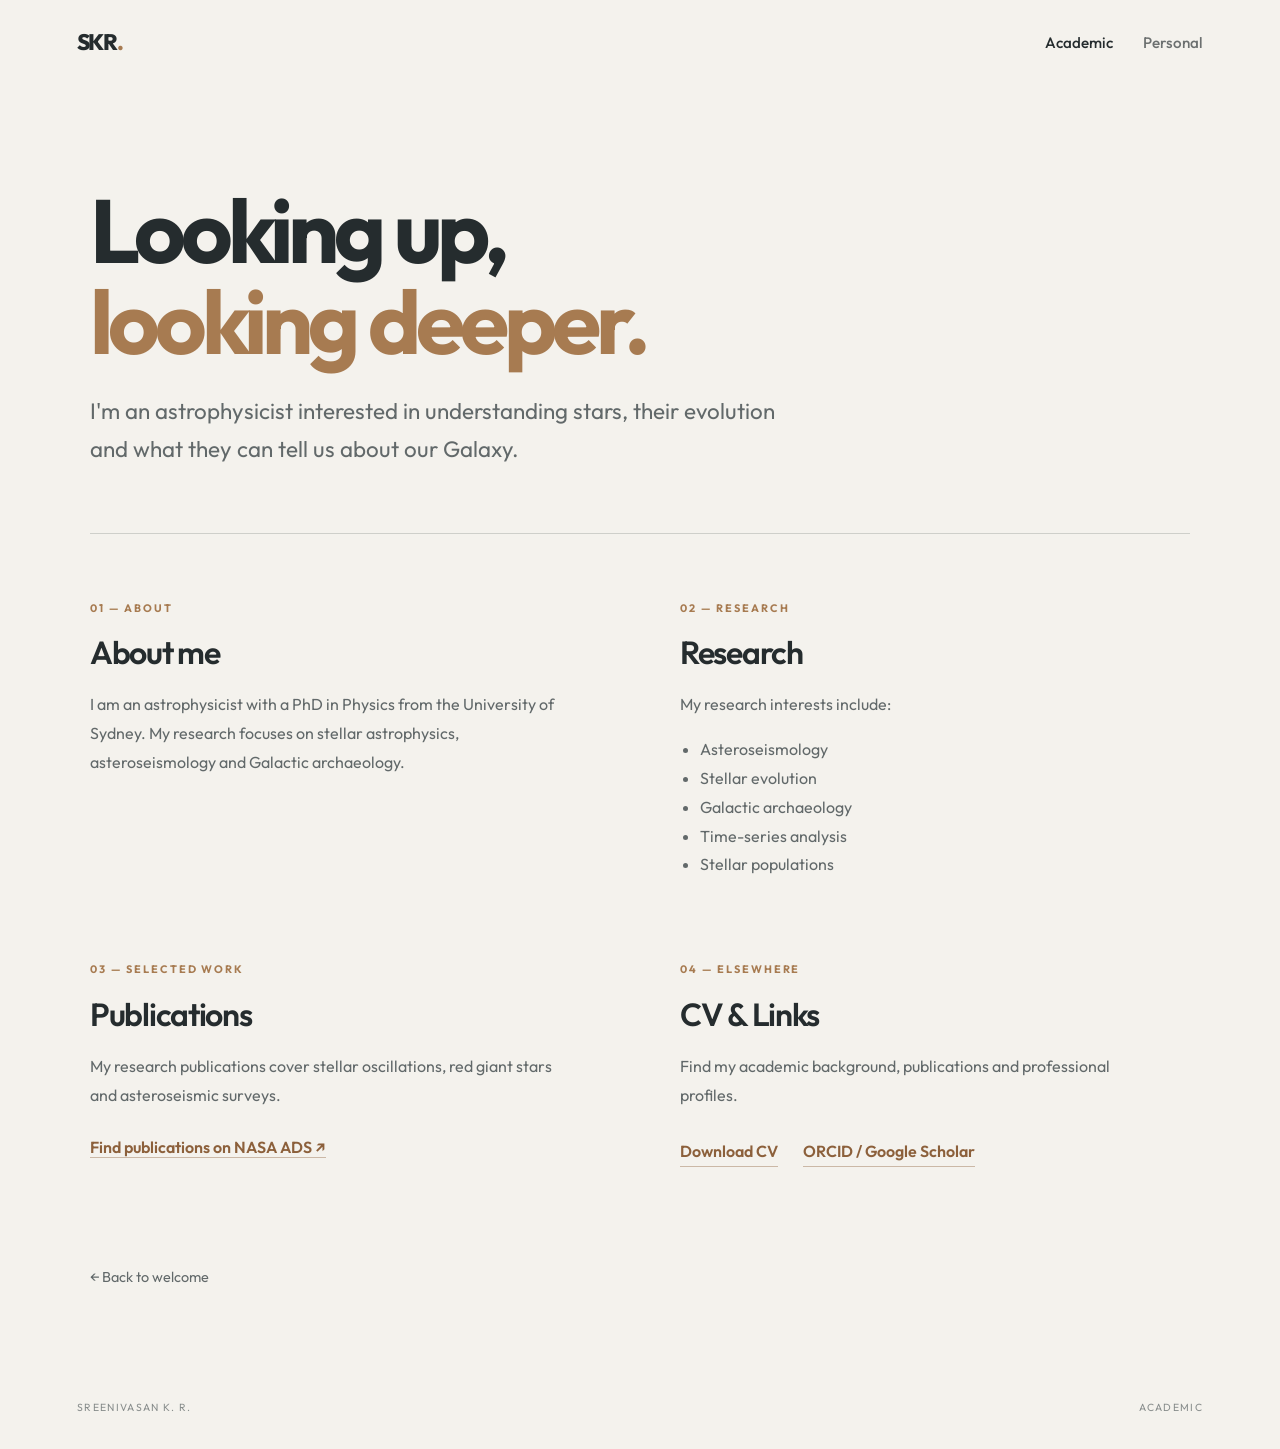
==== academic.html @ 4290a9e9 "Update academic.html" ====
<!DOCTYPE html>
<html lang="en">

<head>
    <meta charset="UTF-8">
    <meta name="viewport" content="width=device-width, initial-scale=1.0">

    <title>Academic — Sreenivasan K. R.</title>

    <link rel="preconnect" href="https://fonts.googleapis.com">
    <link rel="preconnect" href="https://fonts.gstatic.com" crossorigin>

    <link href="https://fonts.googleapis.com/css2?family=Outfit:wght@400;500;600;700;800&display=swap" rel="stylesheet">

    <link rel="stylesheet" href="style.css">

</head>

<body class="inner-page academic-page">

    <!-- Navigation -->

    <nav class="site-nav">

        <a class="wordmark" href="index.html">SKR<span>.</span></a>

        <div>
            <a href="academic.html" aria-current="page">Academic</a>
            <a href="hobbies.html">Personal</a>
        </div>

    </nav>


    <main class="inner-main">


        <h1>
            Looking up,<br>
            <em>looking deeper.</em>
        </h1>

        <p class="lead">
            I'm an astrophysicist interested in understanding
            stars, their evolution and what they can tell us
            about our Galaxy.
        </p>


        <div class="rule"></div>


        <!-- About -->

        <section class="content-grid">

            <article>

                <p class="eyebrow">01 — About</p>

                <h2>About me</h2>

                <p>
                    I am an astrophysicist with a PhD in Physics
                    from the University of Sydney.

                    My research focuses on stellar astrophysics,
                    asteroseismology and Galactic archaeology.
                </p>

            </article>


            <!-- Research -->

            <article>

                <p class="eyebrow">02 — Research</p>

                <h2>Research</h2>

                <p>
                    My research interests include:
                </p>

                <ul>
                    <li>Asteroseismology</li>
                    <li>Stellar evolution</li>
                    <li>Galactic archaeology</li>
                    <li>Time-series analysis</li>
                    <li>Stellar populations</li>
                </ul>

            </article>


            <!-- Publications -->

            <article>

                <p class="eyebrow">03 — Selected work</p>

                <h2>Publications</h2>

                <p>
                    My research publications cover stellar
                    oscillations, red giant stars and
                    asteroseismic surveys.
                </p>

                <a class="text-link"
                   href="https://ui.adsabs.harvard.edu/"
                   target="_blank">
                    Find publications on NASA ADS ↗
                </a>

            </article>


            <!-- CV -->

            <article>

                <p class="eyebrow">04 — Elsewhere</p>

                <h2>CV & Links</h2>

                <p>
                    Find my academic background,
                    publications and professional profiles.
                </p>

                <p class="link-row">

                    <a class="text-link" href="#">
                        Download CV
                    </a>

                    <a class="text-link" href="#">
                        ORCID / Google Scholar
                    </a>

                </p>

            </article>

        </section>


        <a class="back-link" href="index.html">
            ← Back to welcome
        </a>

    </main>


    <footer class="inner-footer">

        SREENIVASAN K. R.

        <span>ACADEMIC</span>

    </footer>

</body>
</html>
---- style.css ----
```css
/* =================================
   GENERAL SETTINGS
================================= */

* {
    box-sizing: border-box;
}

:root {
    --ink: #f5f3ee;
    --muted: rgba(245,243,238,.68);

    --serif: "Outfit", sans-serif;
    --sans: "Outfit", sans-serif;
}
html {
    min-height: 100%;
}

body {
    margin: 0;
    font-family: var(--sans);
}

a {
    color: inherit;
}


/* =================================
   WELCOME PAGE
================================= */

.landing {
    min-height: 100vh;
    color: var(--ink);

    background-image:
        linear-gradient(
            rgba(0, 0, 0, 0.30),
            rgba(0, 0, 0, 0.30)
        ),
        url("./webb.jpg");

    background-size: cover;
    background-position: center;
    background-repeat: no-repeat;
    background-attachment: fixed;
}

.welcome {
    max-width: 1500px;
    min-height: 100vh;
    margin: auto;
    padding: clamp(28px,5vw,72px);

    display: flex;
    flex-direction: column;
}


/* Welcome heading */

.welcome-heading {
    text-align: center;
    padding: 10px 0 34px;
}

.eyebrow {
    margin: 0 0 14px;

    font-size: .7rem;
    font-weight: 700;
    letter-spacing: .18em;
    text-transform: uppercase;
}

.welcome-heading .eyebrow {
    color: #c4a77d;
}

.welcome-heading h1 {
    margin: 0;

    font: 600 clamp(2.7rem,6vw,5.2rem)/1.05 var(--serif);

    letter-spacing: -.04em;
}

.welcome-heading h1 span {
    color: #c99f69;
}

.intro {
    margin: 16px 0 0;

    color: var(--muted);

    font-size: clamp(.95rem,1.5vw,1.1rem);
}


/* =================================
   ACADEMIC AND HOBBIES PANELS
================================= */

.choices {
    flex: 1;

    display: grid;
    grid-template-columns: 1fr 1fr;

    min-height: 470px;

    gap: 14px;
}

.choice {
    position: relative;
    isolation: isolate;
    overflow: hidden;

    display: flex;
    flex-direction: column;
    justify-content: space-between;

    min-height: 440px;

    padding: clamp(25px,4vw,54px);

    text-decoration: none;

    border: 1px solid rgba(255,255,255,.14);

    transition: transform .35s ease,
                border-color .35s ease;
}

.choice:hover {
    transform: translateY(-5px);

    border-color: rgba(255,255,255,.5);
}


/* =================================
   ACADEMIC BACKGROUND
================================= */

.academic-choice {

    background-image:
        linear-gradient(
            rgba(0, 0, 0, 0.25),
            rgba(0, 0, 0, 0.45)
        ),
        url("./milkyway.jpeg");

    background-size: cover;
    background-position: center;
    background-repeat: no-repeat;

}


/* Academic heading */

.academic-title {

    position: absolute;

    top: 35px;
    left: 40px;

    margin: 0;

    font-family: var(--serif);
    font-size: 2.5rem;
    font-weight: 500;

    color: white;

    z-index: 2;

}


/* Remove decorative orbits */

.academic-choice .orbit {
    display: none;
}


/* =================================
   HOBBIES BACKGROUND
================================= */

.hobbies-choice {
    background-image:
        linear-gradient(rgba(0, 0, 0, 0.15), rgba(0, 0, 0, 0.15)),
        url("./3capes.jpeg");

    background-size: cover, 300%auto;
    background-position: center, center;
    background-repeat: no-repeat, no-repeat;
    background-color: #142b3b;
}

/* Hobbies heading */

.hobbies-title {

    position: absolute;

    top: 35px;
    left: 40px;

    margin: 0;

    font-family: var(--serif);
    font-size: 2.5rem;
    font-weight: 500;

    color: white;

    z-index: 2;

}


/* =================================
   FOOTER
================================= */

.landing-footer {

    display: flex;
    justify-content: space-between;

    gap: 20px;

    padding-top: 25px;

    color: rgba(255,255,255,.42);

    font-size: .62rem;
    letter-spacing: .15em;

}


/* =================================
   INNER PAGES
================================= */

.inner-page {
    min-height: 100vh;
    color: #252c2e;
    background: #f4f2ed;
}

/* Navigation */

.site-nav {
    max-width: 1300px;
    margin: auto;
    padding: 28px 6vw;

    display: flex;
    justify-content: space-between;
    align-items: center;

    font-size: .95rem;
    font-weight: 500;
}

.wordmark {
    font-size: 1.4rem;
    font-weight: 800;
    text-decoration: none;
    letter-spacing: -.06em;
}

.wordmark span {
    color: #a77b51;
}

.site-nav div {
    display: flex;
    gap: 30px;
}

.site-nav div a {
    text-decoration: none;
    opacity: .65;
}

.site-nav div a:hover,
.site-nav div a[aria-current="page"] {
    opacity: 1;
}

/* Main content */

.inner-main {
    max-width: 1100px;
    margin: auto;
    padding: 75px 6vw 90px;
}

.inner-main > .eyebrow {
    color: #a77b51;
}

.inner-main > h1 {
    margin: 25px 0;

    font-size: clamp(3rem, 7vw, 6rem);
    line-height: 1.02;
    font-weight: 700;
    letter-spacing: -.055em;
}

.inner-main > h1 em {
    font-style: normal;
    color: #a77b51;
}

.lead {
    max-width: 700px;

    font-size: clamp(1.1rem, 2vw, 1.4rem);
    line-height: 1.7;
    color: #62696a;
}

.rule {
    height: 1px;
    background: rgba(37,44,46,.18);
    margin: 65px 0;
}

/* Content sections */

.content-grid {
    display: grid;
    grid-template-columns: 1fr 1fr;
    gap: 65px 80px;
}

.content-grid article {
    max-width: 470px;
}

.content-grid .eyebrow {
    color: #a77b51;
    font-size: .68rem;
}

.content-grid h2 {
    margin: 12px 0 18px;

    font-size: 2rem;
    font-weight: 600;
    letter-spacing: -.04em;
}

.content-grid p,
.content-grid li {
    font-size: 1rem;
    line-height: 1.8;
    color: #62696a;
}

.content-grid ul {
    padding-left: 20px;
}

/* Links */

.text-link {
    display: inline-block;
    margin-top: 12px;

    color: #8c603b;
    font-weight: 600;
    text-decoration: none;

    border-bottom: 1px solid rgba(140,96,59,.4);
}

.text-link:hover {
    color: #252c2e;
    border-color: #252c2e;
}

.link-row {
    display: flex;
    flex-wrap: wrap;
    gap: 25px;
}

/* Back link */

.back-link {
    display: inline-block;
    margin-top: 85px;

    color: #62696a;
    text-decoration: none;
    font-size: .9rem;
}

.back-link:hover {
    color: #252c2e;
}

/* Footer */

.inner-footer {
    max-width: 1300px;
    margin: auto;
    padding: 25px 6vw 35px;

    display: flex;
    justify-content: space-between;

    color: #888d8c;
    font-size: .65rem;
    letter-spacing: .13em;
}

/* Mobile layout */

@media (max-width: 700px) {

    .inner-main {
        padding-top: 50px;
    }

    .content-grid {
        grid-template-columns: 1fr;
        gap: 45px;
    }

    .site-nav {
        padding: 22px 6vw;
    }

    .site-nav div {
        gap: 18px;
    }

    .inner-footer {
        font-size: .55rem;
    }
}
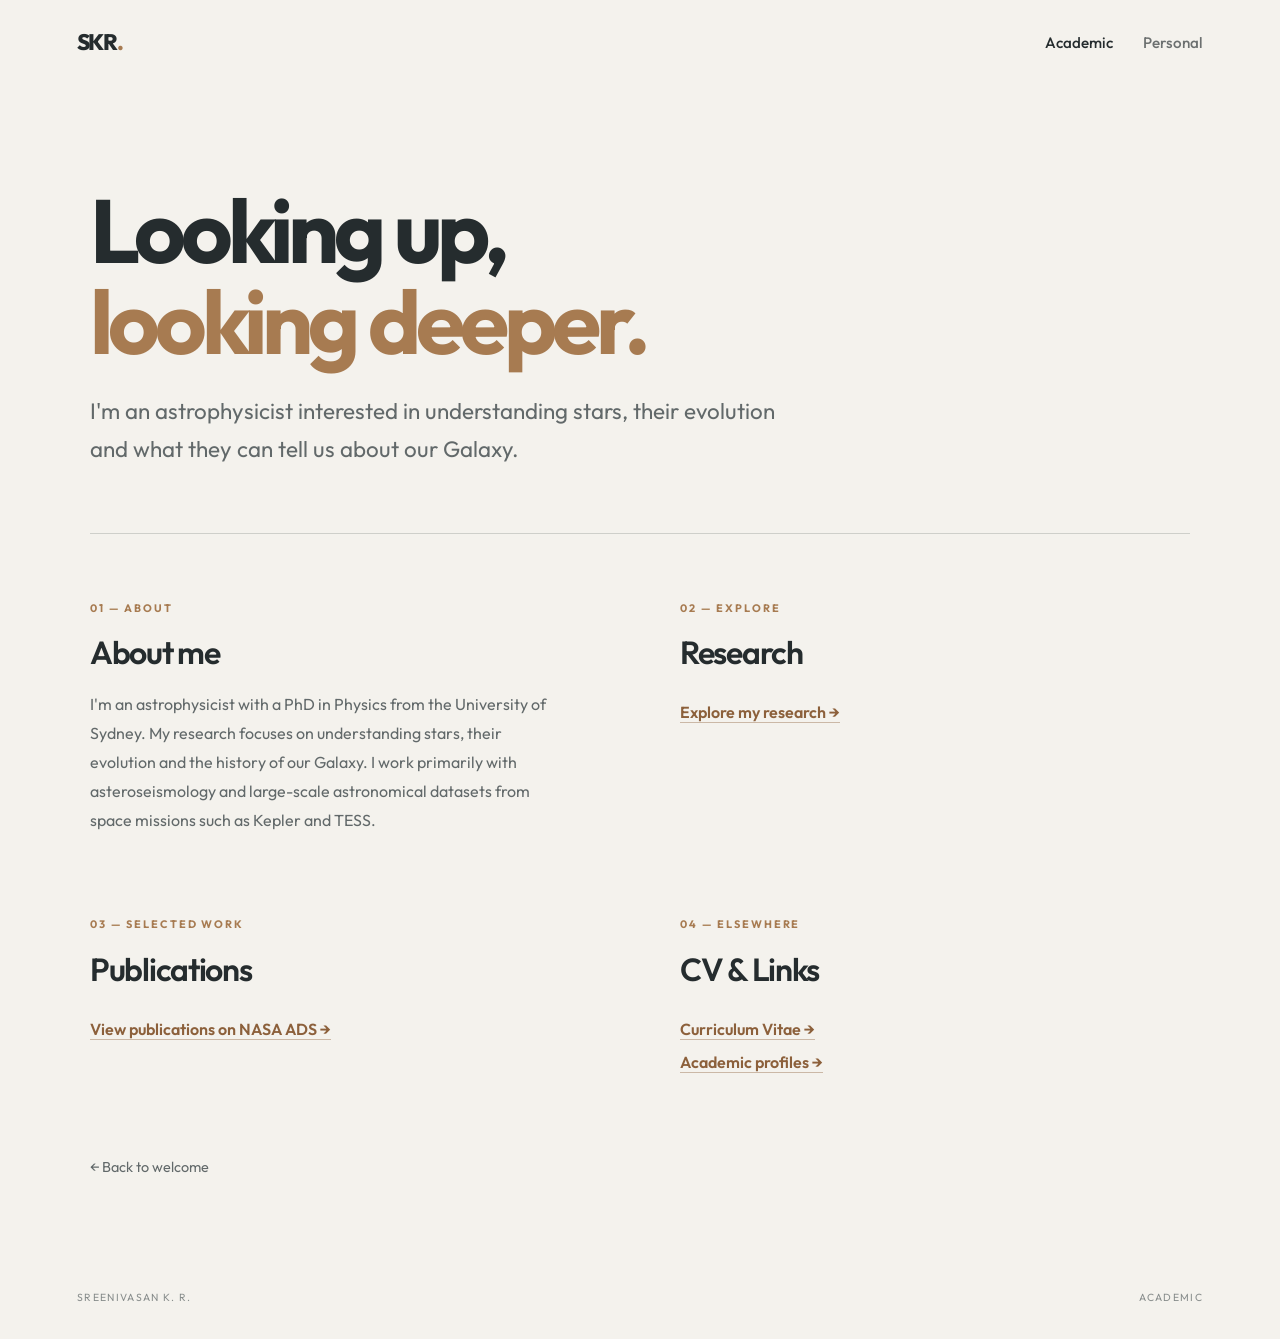
==== commit 0cf0aa6e: "Update academic.html" ====
--- a/academic.html
+++ b/academic.html
@@ -52,100 +52,78 @@
 
         <!-- About -->
 
-        <section class="content-grid">
+        <!-- About and navigation -->
 
-            <article>
+<section class="content-grid">
 
-                <p class="eyebrow">01 — About</p>
+    <!-- About me -->
 
-                <h2>About me</h2>
+    <article>
+        <p class="eyebrow">01 — About</p>
 
-                <p>
-                    I am an astrophysicist with a PhD in Physics
-                    from the University of Sydney.
+        <h2>About me</h2>
 
-                    My research focuses on stellar astrophysics,
-                    asteroseismology and Galactic archaeology.
-                </p>
+        <p>
+            I'm an astrophysicist with a PhD in Physics
+            from the University of Sydney. My research
+            focuses on understanding stars, their evolution
+            and the history of our Galaxy.
 
-            </article>
+            I work primarily with asteroseismology and
+            large-scale astronomical datasets from space
+            missions such as Kepler and TESS.
+        </p>
+    </article>
 
 
-            <!-- Research -->
+    <!-- Research -->
 
-            <article>
+    <article>
+        <p class="eyebrow">02 — Explore</p>
 
-                <p class="eyebrow">02 — Research</p>
+        <h2>Research</h2>
 
-                <h2>Research</h2>
-
-                <p>
-                    My research interests include:
-                </p>
-
-                <ul>
-                    <li>Asteroseismology</li>
-                    <li>Stellar evolution</li>
-                    <li>Galactic archaeology</li>
-                    <li>Time-series analysis</li>
-                    <li>Stellar populations</li>
-                </ul>
-
-            </article>
+        <a class="text-link" href="research.html">
+            Explore my research →
+        </a>
+    </article>
 
 
-            <!-- Publications -->
+    <!-- Publications -->
 
-            <article>
+    <article>
+        <p class="eyebrow">03 — Selected work</p>
 
-                <p class="eyebrow">03 — Selected work</p>
+        <h2>Publications</h2>
 
-                <h2>Publications</h2>
-
-                <p>
-                    My research publications cover stellar
-                    oscillations, red giant stars and
-                    asteroseismic surveys.
-                </p>
-
-                <a class="text-link"
-                   href="https://ui.adsabs.harvard.edu/"
-                   target="_blank">
-                    Find publications on NASA ADS ↗
-                </a>
-
-            </article>
+        <a class="text-link"
+           href="https://ui.adsabs.harvard.edu/"
+           target="_blank"
+           rel="noopener noreferrer">
+            View publications on NASA ADS →
+        </a>
+    </article>
 
 
-            <!-- CV -->
+    <!-- CV and links -->
 
-            <article>
+    <article>
+        <p class="eyebrow">04 — Elsewhere</p>
 
-                <p class="eyebrow">04 — Elsewhere</p>
+        <h2>CV & Links</h2>
 
-                <h2>CV & Links</h2>
+        <a class="text-link" href="#">
+            Curriculum Vitae →
+        </a>
 
-                <p>
-                    Find my academic background,
-                    publications and professional profiles.
-                </p>
+        <br>
 
-                <p class="link-row">
+        <a class="text-link" href="#">
+            Academic profiles →
+        </a>
+    </article>
 
-                    <a class="text-link" href="#">
-                        Download CV
-                    </a>
-
-                    <a class="text-link" href="#">
-                        ORCID / Google Scholar
-                    </a>
-
-                </p>
-
-            </article>
-
-        </section>
-
+</section>
 
         <a class="back-link" href="index.html">
             ← Back to welcome
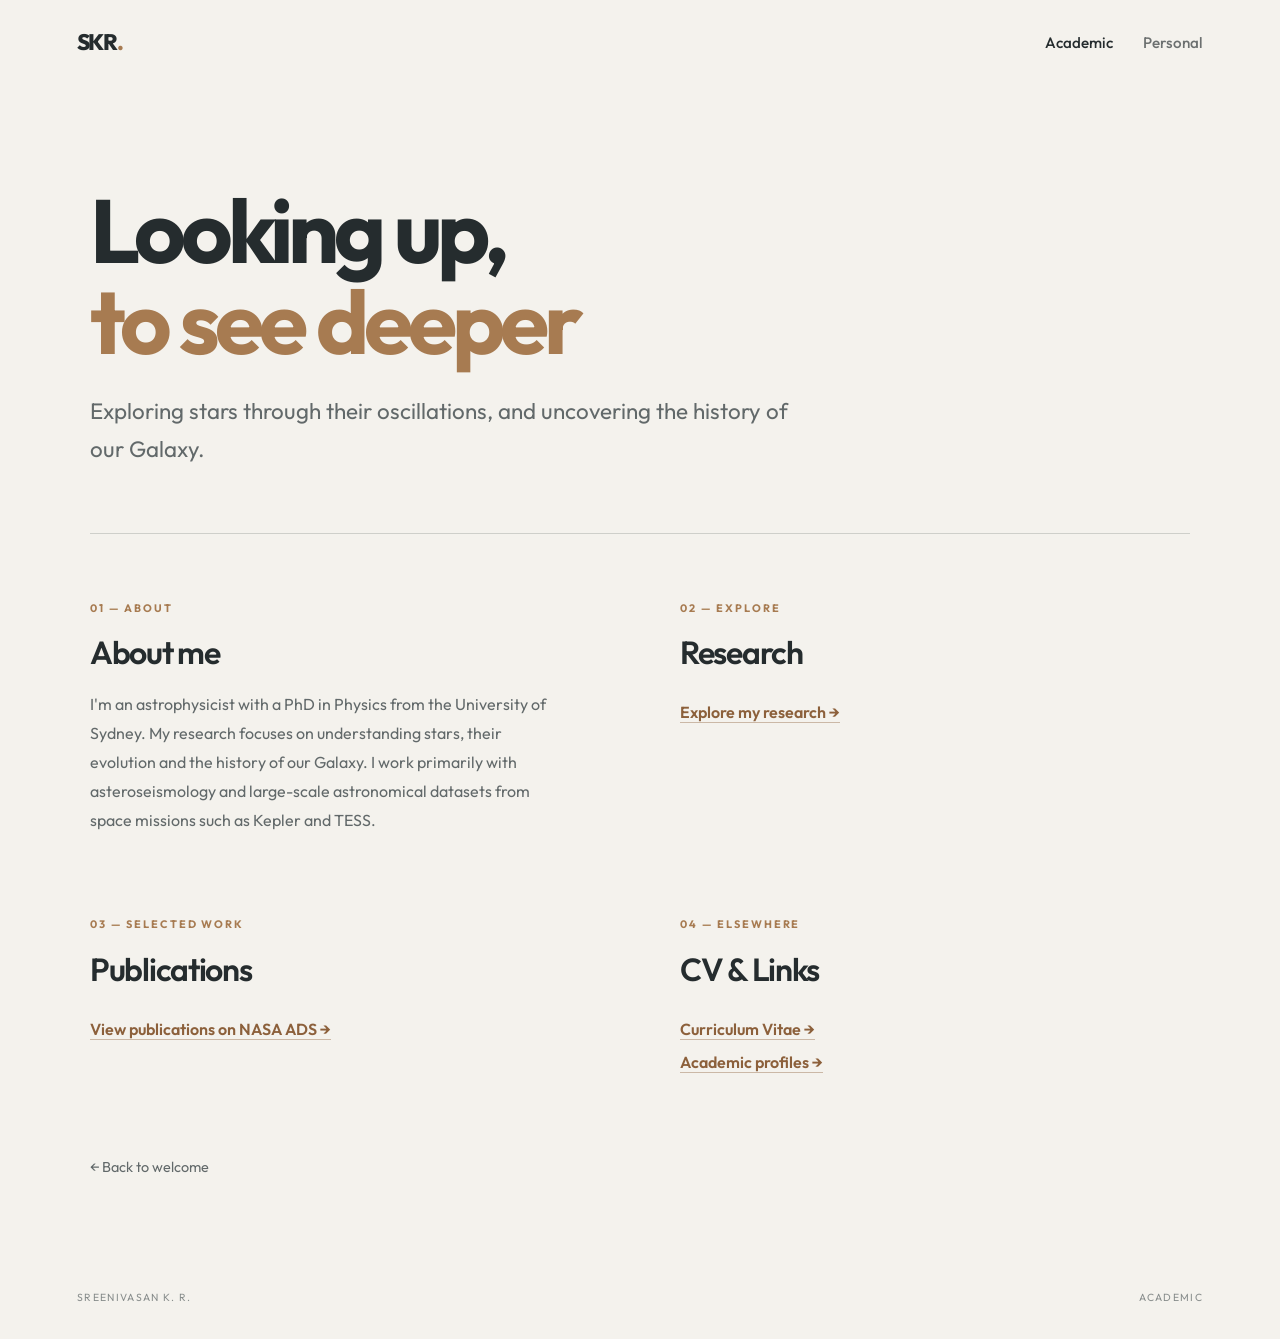
==== commit 0e6f41f3: "Update academic.html" ====
--- a/academic.html
+++ b/academic.html
@@ -37,13 +37,12 @@
 
         <h1>
             Looking up,<br>
-            <em>looking deeper.</em>
+            <em>to see deeper </em>
         </h1>
 
         <p class="lead">
-            I'm an astrophysicist interested in understanding
-            stars, their evolution and what they can tell us
-            about our Galaxy.
+            Exploring stars through their oscillations, and uncovering
+            the history of our Galaxy.
         </p>
 
 
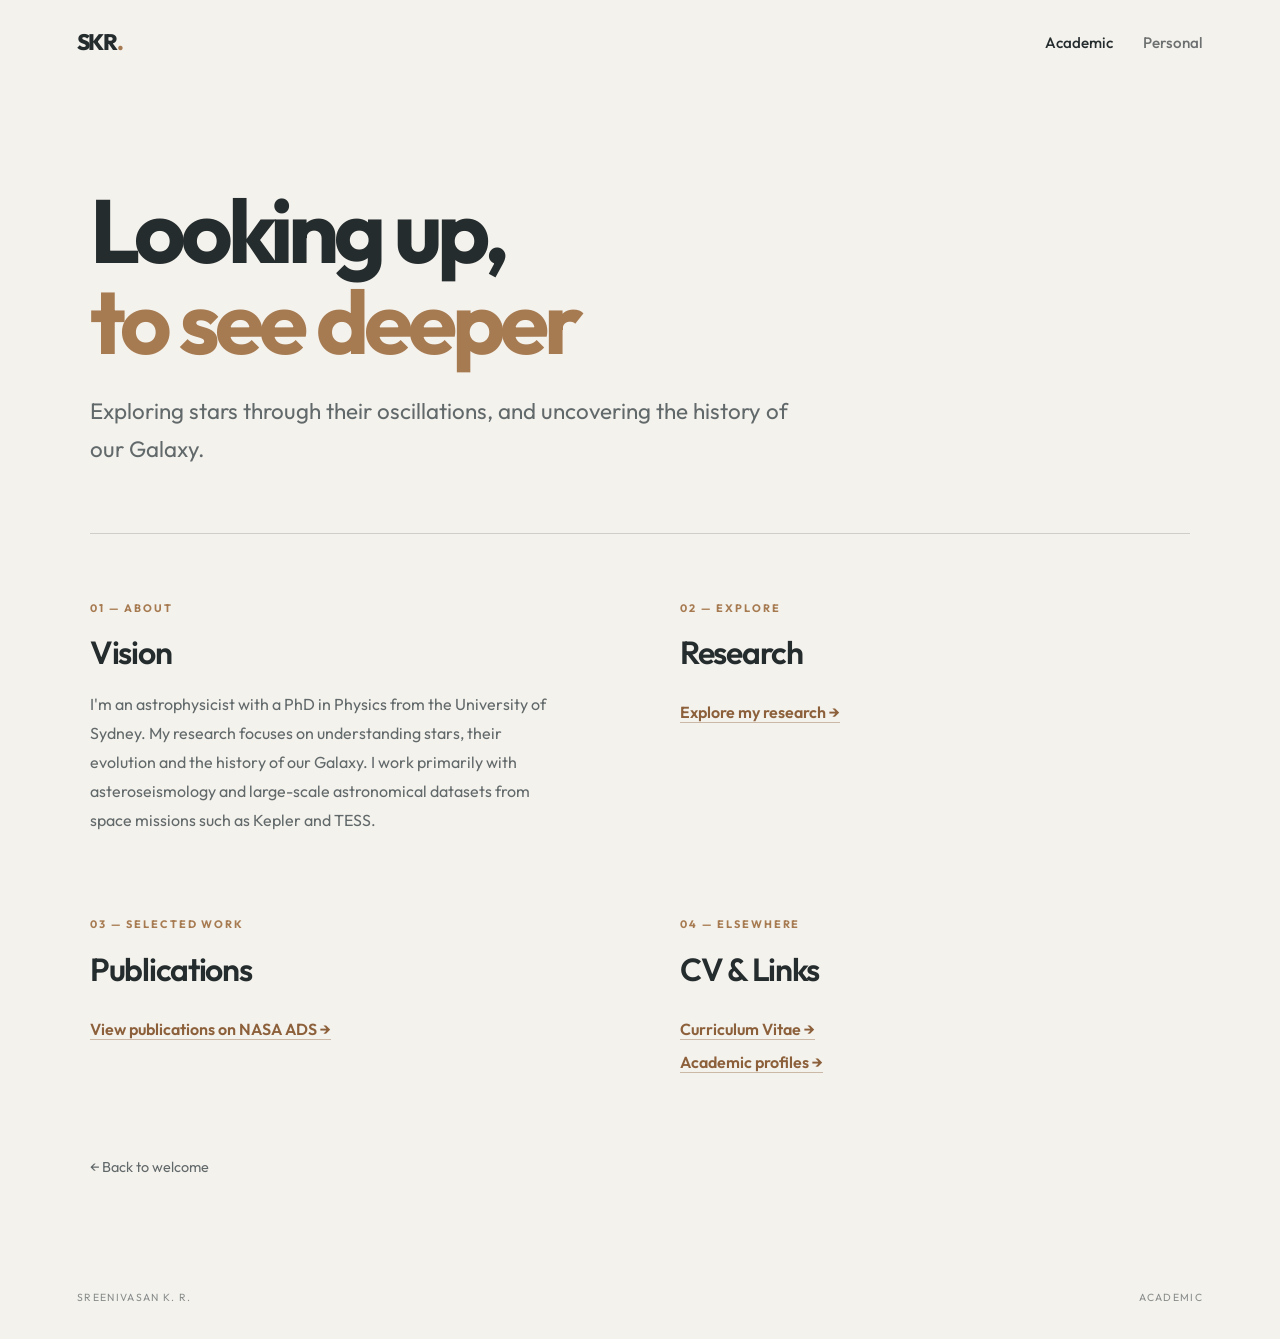
==== commit 5f0c61b4: "Update academic.html" ====
--- a/academic.html
+++ b/academic.html
@@ -60,7 +60,7 @@
     <article>
         <p class="eyebrow">01 — About</p>
 
-        <h2>About me</h2>
+        <h2>Vision</h2>
 
         <p>
             I'm an astrophysicist with a PhD in Physics
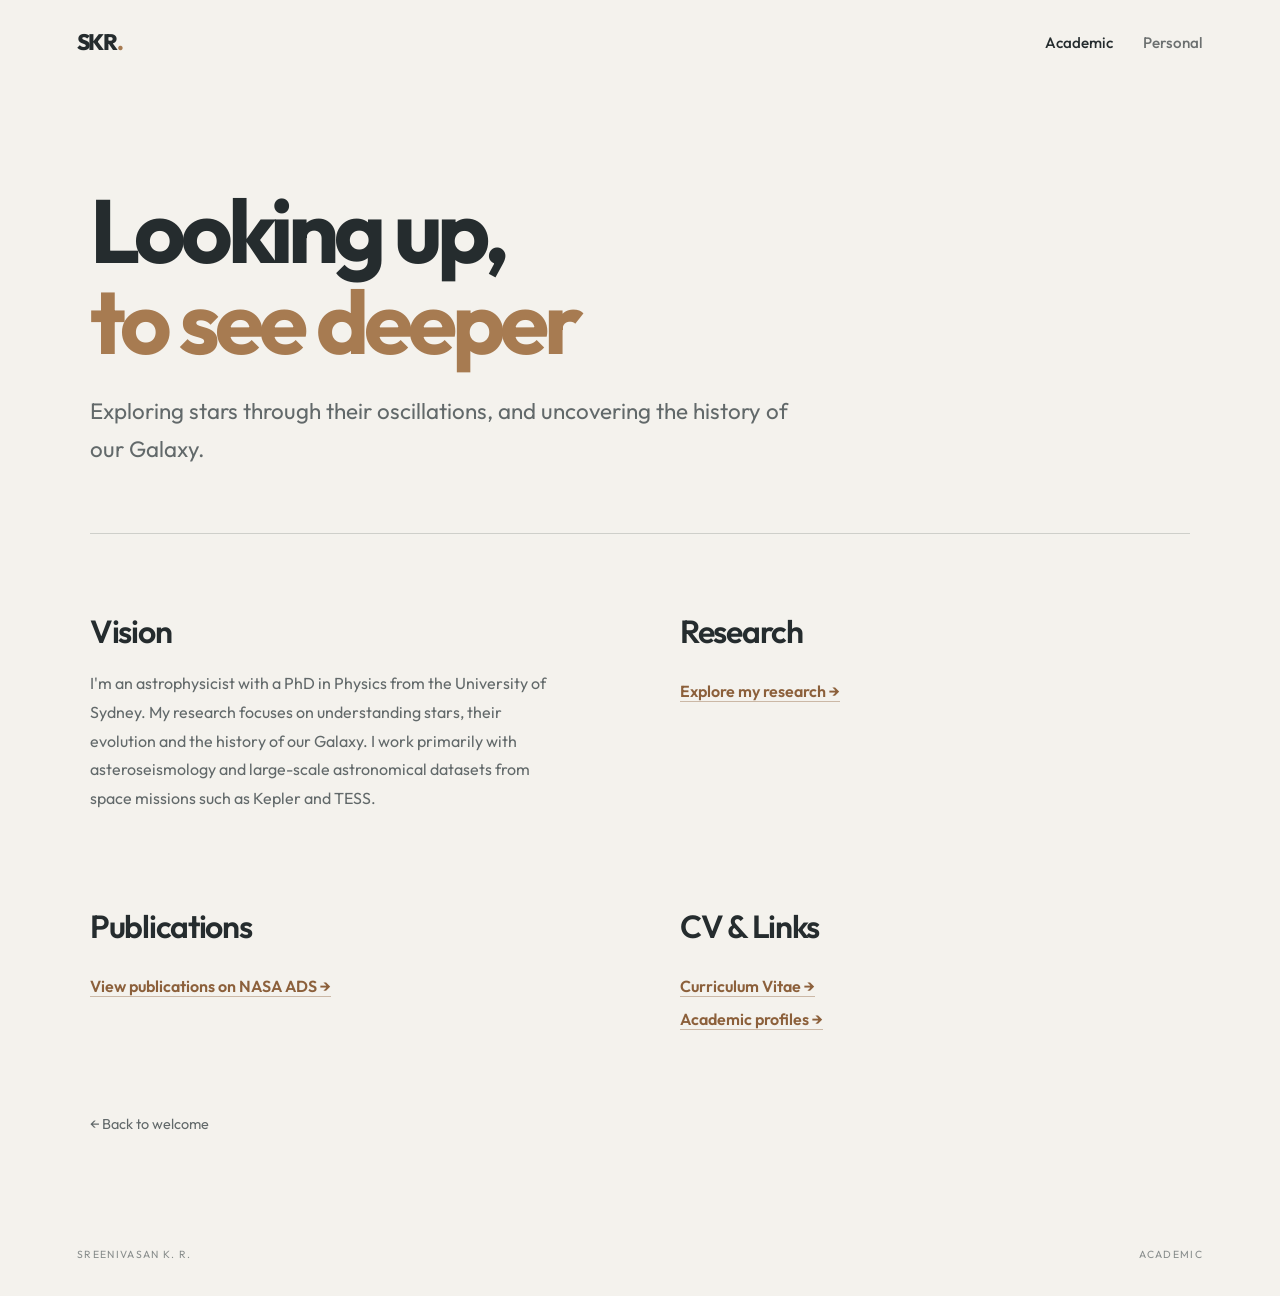
==== commit 54cb4168: "Update academic.html" ====
--- a/academic.html
+++ b/academic.html
@@ -58,7 +58,6 @@
     <!-- About me -->
 
     <article>
-        <p class="eyebrow">01 — About</p>
 
         <h2>Vision</h2>
 
@@ -78,7 +77,6 @@
     <!-- Research -->
 
     <article>
-        <p class="eyebrow">02 — Explore</p>
 
         <h2>Research</h2>
 
@@ -91,7 +89,6 @@
     <!-- Publications -->
 
     <article>
-        <p class="eyebrow">03 — Selected work</p>
 
         <h2>Publications</h2>
 
@@ -107,7 +104,6 @@
     <!-- CV and links -->
 
     <article>
-        <p class="eyebrow">04 — Elsewhere</p>
 
         <h2>CV & Links</h2>
 
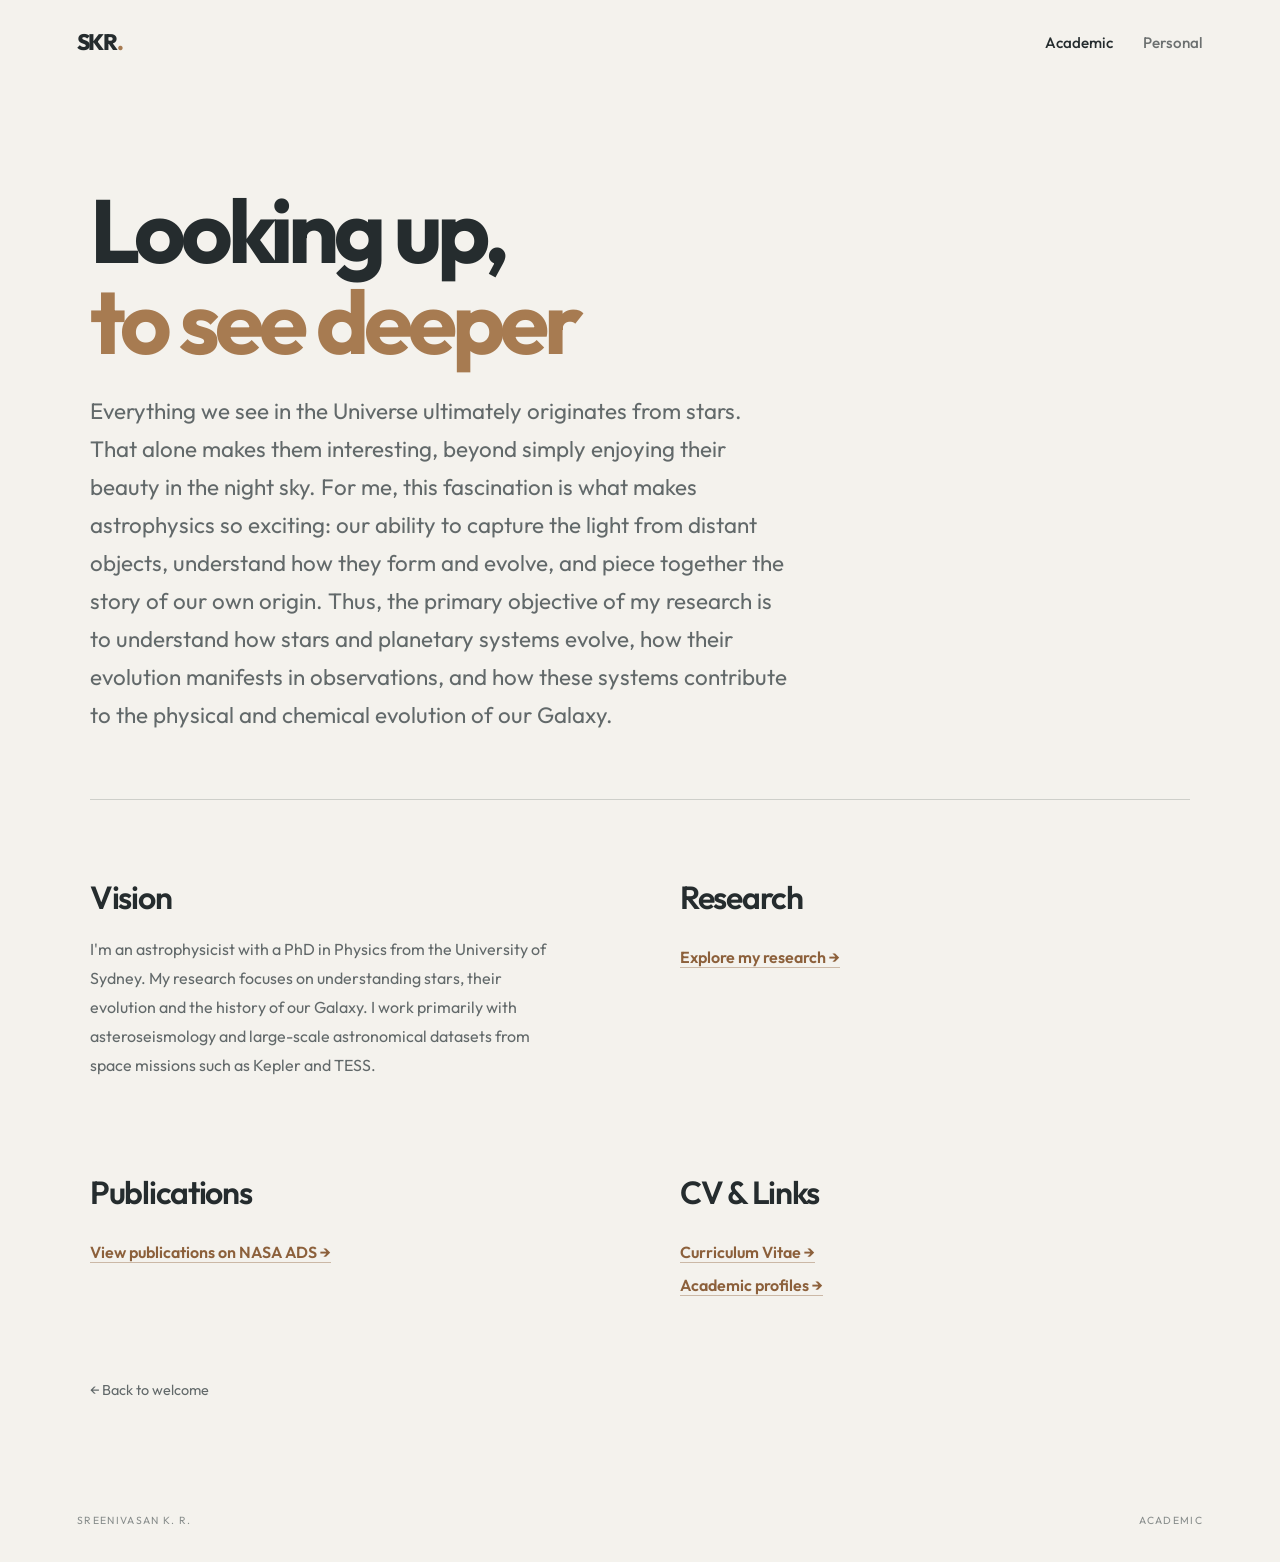
==== commit 75f9be0a: "Update academic.html" ====
--- a/academic.html
+++ b/academic.html
@@ -41,8 +41,7 @@
         </h1>
 
         <p class="lead">
-            Exploring stars through their oscillations, and uncovering
-            the history of our Galaxy.
+            Everything we see in the Universe ultimately originates from stars. That alone makes them interesting, beyond simply enjoying their beauty in the night sky. For me, this fascination is what makes astrophysics so exciting: our ability to capture the light from distant objects, understand how they form and evolve, and piece together the story of our own origin. Thus, the primary objective of my research is to understand how stars and planetary systems evolve, how their evolution manifests in observations, and how these systems contribute to the physical and chemical evolution of our Galaxy. 
         </p>
 
 
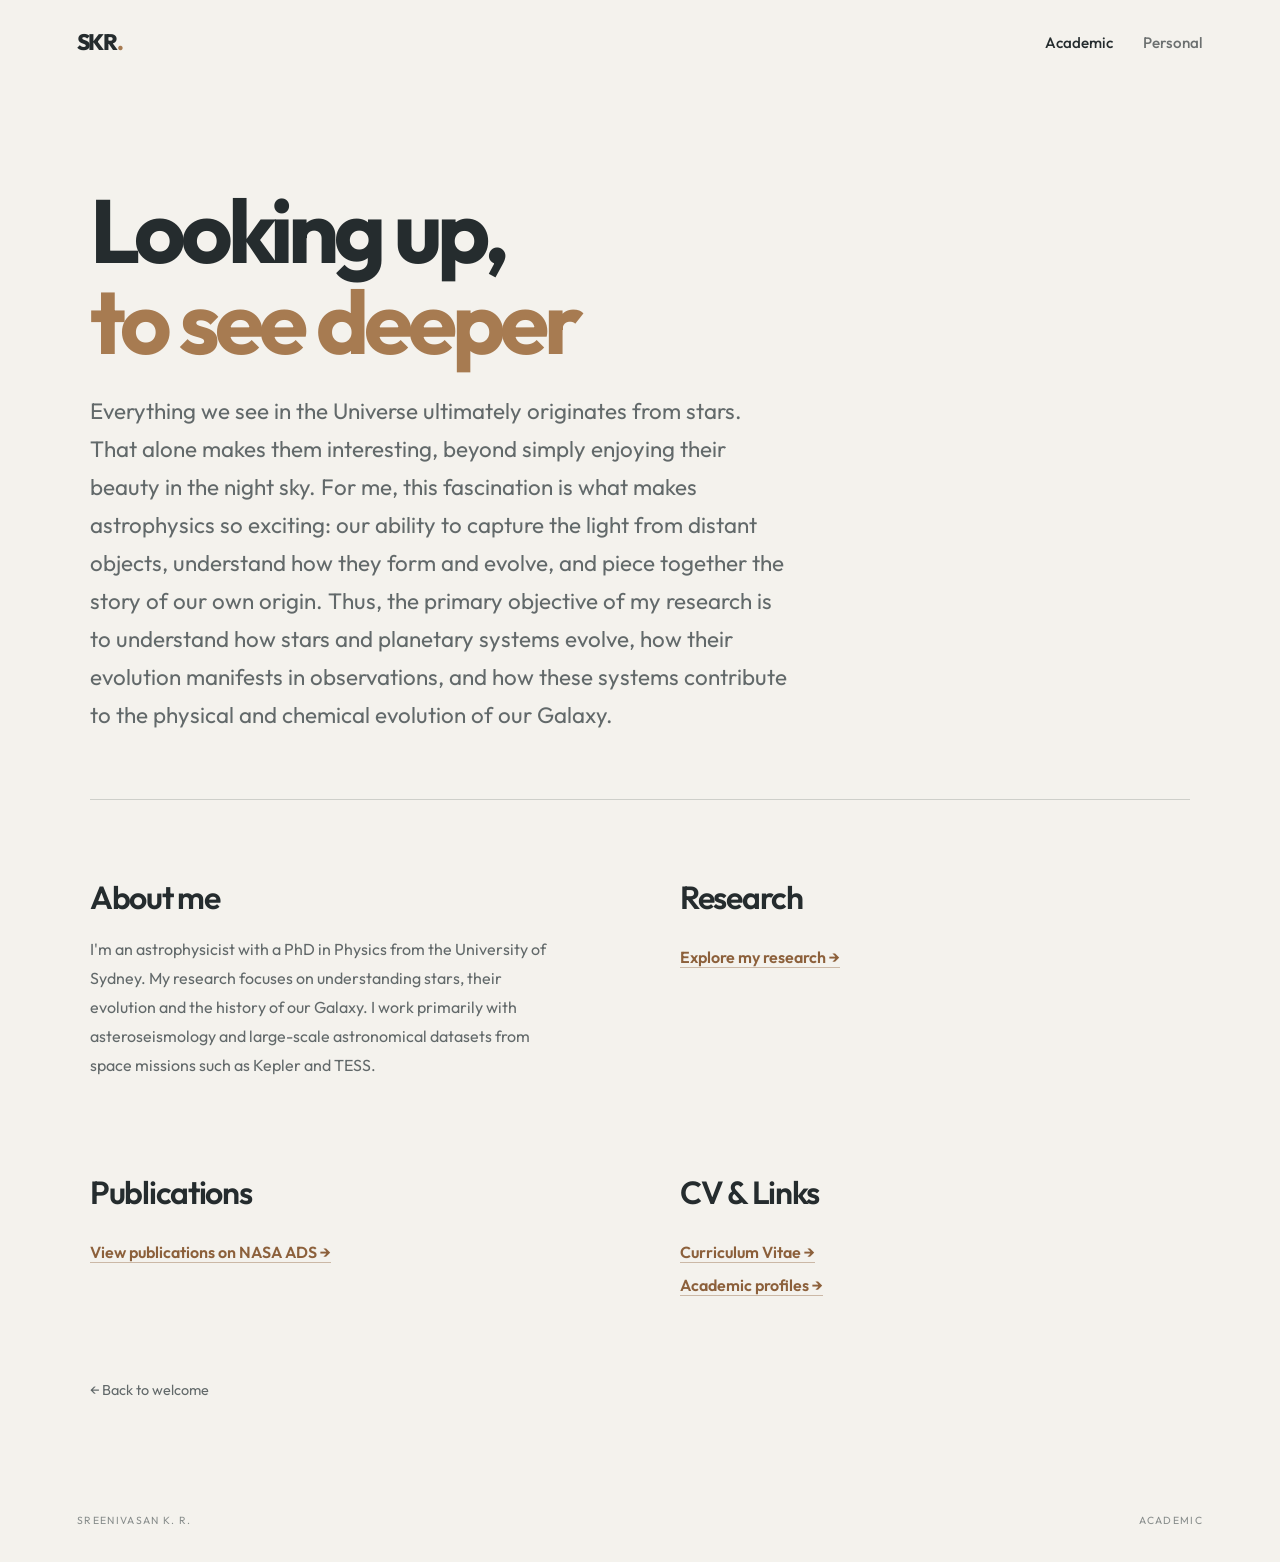
==== commit 8a2dce94: "Update academic.html" ====
--- a/academic.html
+++ b/academic.html
@@ -41,7 +41,9 @@
         </h1>
 
         <p class="lead">
-            Everything we see in the Universe ultimately originates from stars. That alone makes them interesting, beyond simply enjoying their beauty in the night sky. For me, this fascination is what makes astrophysics so exciting: our ability to capture the light from distant objects, understand how they form and evolve, and piece together the story of our own origin. Thus, the primary objective of my research is to understand how stars and planetary systems evolve, how their evolution manifests in observations, and how these systems contribute to the physical and chemical evolution of our Galaxy. 
+            Everything we see in the Universe ultimately originates from stars. That alone makes them interesting, beyond simply enjoying their beauty in the night sky. 
+            For me, this fascination is what makes astrophysics so exciting: our ability to capture the light from distant objects, understand how they form and evolve, and piece together the story of our own origin. 
+            Thus, the primary objective of my research is to understand how stars and planetary systems evolve, how their evolution manifests in observations, and how these systems contribute to the physical and chemical evolution of our Galaxy. 
         </p>
 
 
@@ -58,7 +60,7 @@
 
     <article>
 
-        <h2>Vision</h2>
+        <h2>About me</h2>
 
         <p>
             I'm an astrophysicist with a PhD in Physics
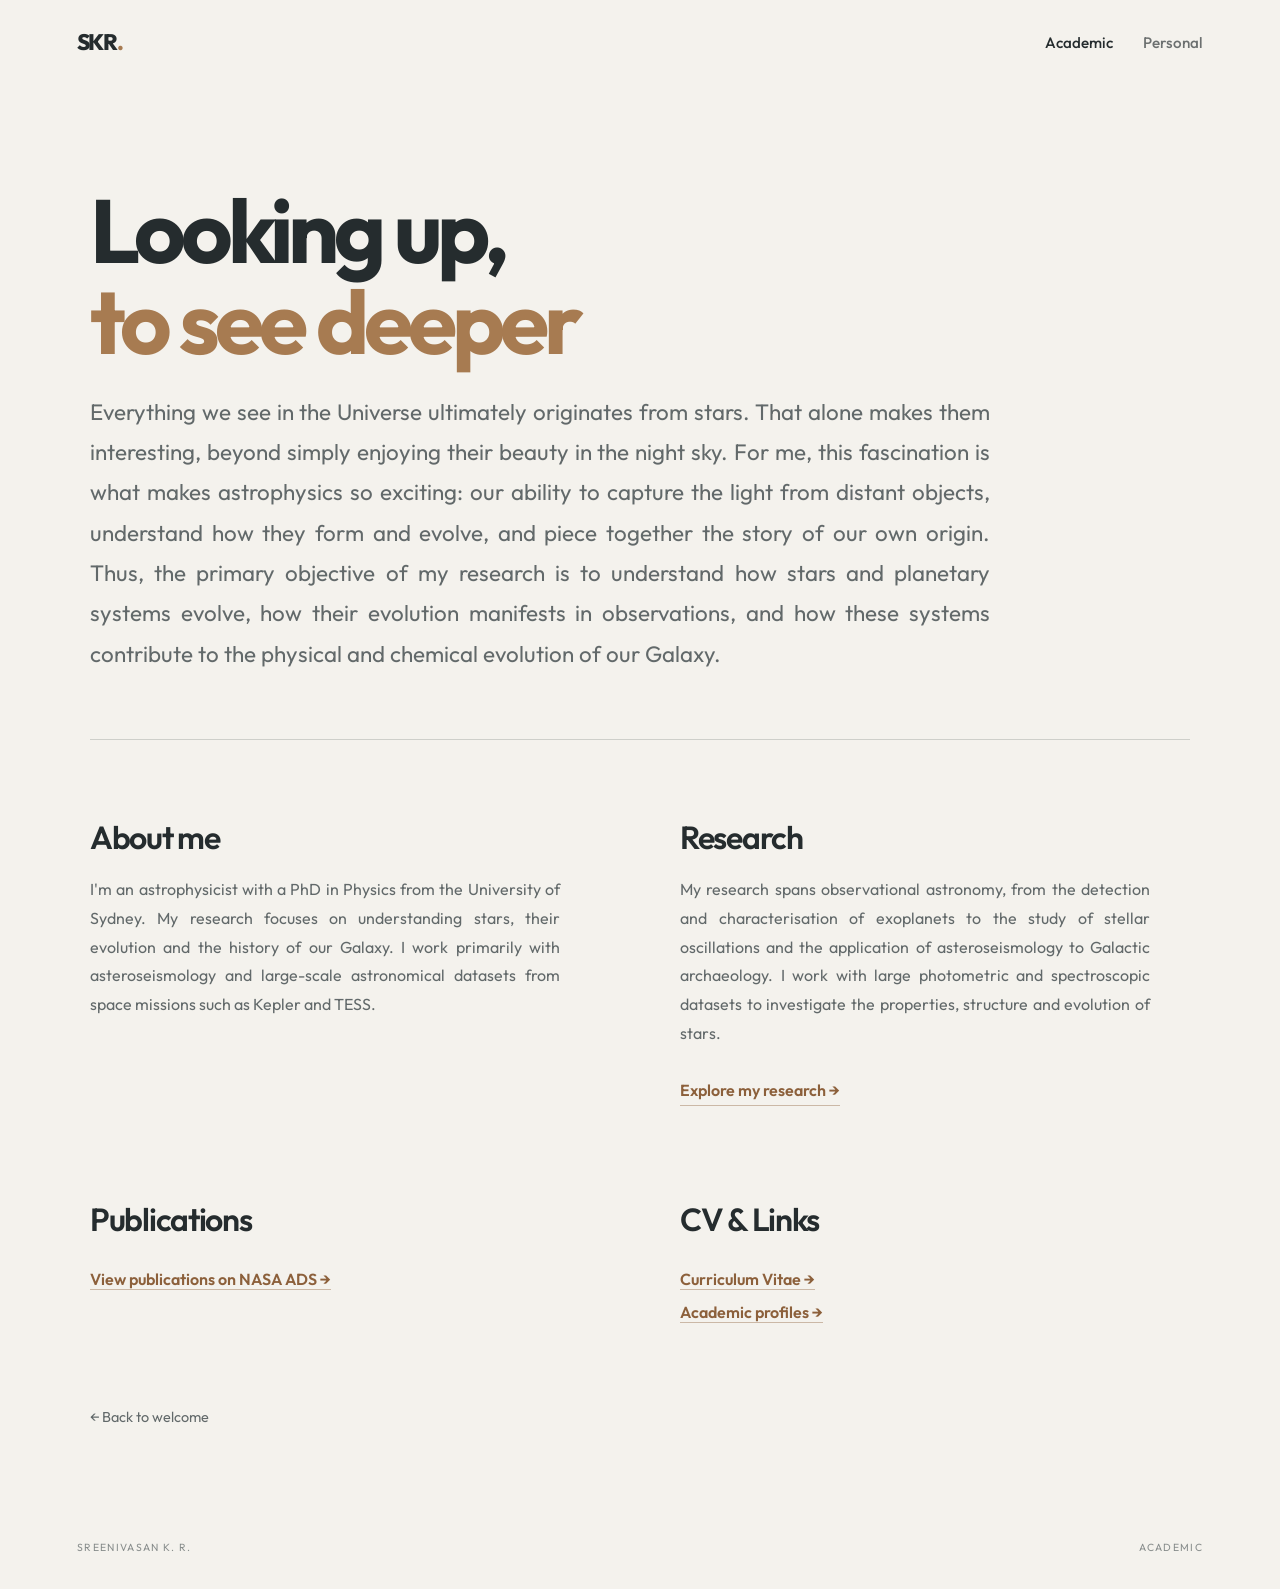
==== commit b51256e7: "Update academic.html" ====
--- a/academic.html
+++ b/academic.html
@@ -81,6 +81,16 @@
 
         <h2>Research</h2>
 
+        <p>
+             My research spans observational astronomy, from the
+            detection and characterisation of exoplanets to the
+            study of stellar oscillations and the application of
+            asteroseismology to Galactic archaeology. I work with
+            large photometric and spectroscopic datasets to
+            investigate the properties, structure and evolution
+            of stars.
+        <p>
+
         <a class="text-link" href="research.html">
             Explore my research →
         </a>
--- a/style.css
+++ b/style.css
@@ -329,11 +329,13 @@
 }
 
 .lead {
-    max-width: 700px;
-
+    max-width: 900px;
     font-size: clamp(1.1rem, 2vw, 1.4rem);
-    line-height: 1.7;
+    line-height: 1.8;
     color: #62696a;
+
+    text-align: justify;
+    text-justify: inter-word;
 }
 
 .rule {
@@ -372,6 +374,8 @@
     font-size: 1rem;
     line-height: 1.8;
     color: #62696a;
+    text-align: justify;
+    text-justify: inter-word;
 }
 
 .content-grid ul {
@@ -457,3 +461,122 @@
         font-size: .55rem;
     }
 }
+/* =================================
+   RESEARCH PAGE
+================================= */
+
+.research-main {
+    max-width: 1150px;
+}
+
+.research-main > h1 {
+    margin-bottom: 28px;
+}
+
+.research-main > .lead {
+    max-width: 950px;
+    margin-bottom: 45px;
+    text-align: justify;
+}
+
+/* Contents navigation */
+
+.research-toc {
+    display: flex;
+    flex-wrap: wrap;
+    align-items: center;
+    gap: 15px 25px;
+
+    padding: 22px 0;
+
+    border-top: 1px solid rgba(37,44,46,.15);
+    border-bottom: 1px solid rgba(37,44,46,.15);
+}
+
+.research-toc span {
+    width: 100%;
+
+    color: #a77b51;
+    font-size: .65rem;
+    font-weight: 700;
+    letter-spacing: .15em;
+}
+
+.research-toc a {
+    color: #62696a;
+    font-size: .85rem;
+    text-decoration: none;
+}
+
+.research-toc a:hover {
+    color: #a77b51;
+}
+
+/* Research sections */
+
+.research-section {
+    max-width: 950px;
+    scroll-margin-top: 35px;
+}
+
+.research-section > h2 {
+    margin: 15px 0 30px;
+
+    font-size: clamp(2rem, 4vw, 3rem);
+    font-weight: 600;
+    letter-spacing: -.045em;
+}
+
+.research-section > p:not(.eyebrow),
+.research-project > p:not(.eyebrow) {
+    margin: 0 0 22px;
+
+    font-size: 1rem;
+    line-height: 1.9;
+    color: #62696a;
+
+    text-align: justify;
+}
+
+/* Individual projects */
+
+.research-project {
+    margin-top: 75px;
+    padding-top: 35px;
+
+    border-top: 1px solid rgba(37,44,46,.15);
+
+    scroll-margin-top: 35px;
+}
+
+.research-project h3 {
+    max-width: 850px;
+    margin: 12px 0 28px;
+
+    font-size: clamp(1.5rem, 3vw, 2.1rem);
+    line-height: 1.3;
+    font-weight: 600;
+    letter-spacing: -.035em;
+}
+
+.research-project .eyebrow {
+    color: #a77b51;
+}
+
+/* Mobile */
+
+@media (max-width: 700px) {
+
+    .research-toc {
+        gap: 13px 18px;
+    }
+
+    .research-section > p:not(.eyebrow),
+    .research-project > p:not(.eyebrow) {
+        text-align: left;
+    }
+
+    .research-project {
+        margin-top: 50px;
+    }
+}
